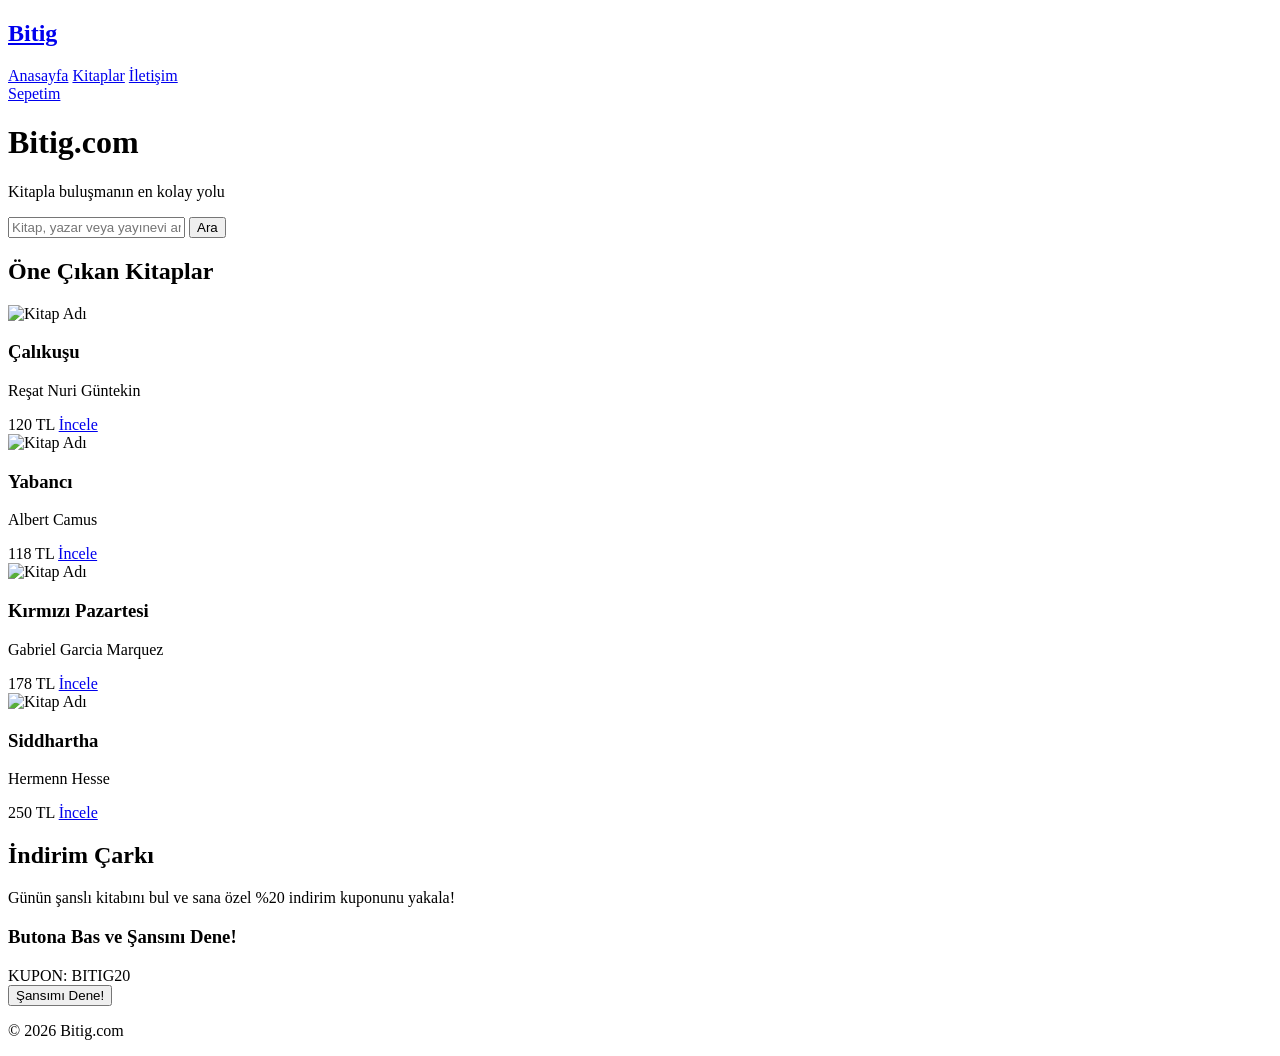
==== index.html @ 20beb93c "Add discount wheel section to index.html Added a game section with a discount wheel feature includin" ====
<!DOCTYPE html>
<html lang="tr">
<head>
    <meta charset="UTF-8">
    <meta name="viewport" content="width=device-width, initial-scale=1.0">
    <title>Bitig | Anasayfa </title>
    <link rel="stylesheet" href="style.css">
    <script src="script.js"></script>
    <link rel="icon" type="image/png" href="img/logo.png">
</head>
<body>
    <header>
        <div class="logo">
        <a href="index.html"><h2>Bitig</h2></a>
        </div>
     <nav class="linkler">
            <a href="index.html" id="link">Anasayfa</a>
            <a href="list.html" id="link">Kitaplar</a>
            <a href="communication.html" id="link">İletişim</a>
        </nav>
      <nav class="linkler">
         <a href="cart.html" id="link">Sepetim</a>
      </nav>
    </header>
    <div class="ana">
     <div class="icerik">
        <h1>Bitig.com</h1>
        <p>Kitapla buluşmanın en kolay yolu</p>
     </div>
     <div class="arama">
        <input type="text" id="arama" placeholder="Kitap, yazar veya yayınevi ara...">
        <button type="button">Ara</button>
     </div>
    </div>
    
    <div class="kitaplar">
        <h2>Öne Çıkan Kitaplar</h2>
        <div class="kitap-listesi">
            <div class="kitap-kart">
                <img src="img/kitap1.jpg" alt="Kitap Adı">
                <h3>Çalıkuşu</h3>
                <p>Reşat Nuri Güntekin</p>
                <span class="fiyat">120 TL</span>
                <a href="information.html?title=Çalıkuşu&author=Reşat Nuri Güntekin&price=120 TL&img=img/kitap1.jpg&desc=Reşat Nuri Güntekin'in ölümsüz eseri Çalıkuşu, idealist bir öğretmen olan Feride'nin Anadolu'da yaşadığı zorlukları, aşkı ve fedakarlığı konu alır." class="detay-buton">İncele</a>            
            </div>
          <div class="kitap-kart">
                <img src="img/kitap15.jpg" alt="Kitap Adı">
                <h3>Yabancı</h3>
                <p>Albert Camus</p>
                <span class="fiyat">118 TL</span>
<a href="information.html?title=Yabancı&author=Albert Camus&price=118 TL&img=img/kitap15.jpg&desc=Hayatın absürtlüğünü ve anlamsızlığını, annesinin ölümüne bile toplumsal beklentilerin gerektirdiği gibi ağlamayan Meursault karakteri üzerinden anlatan, varoluşçuluğun temel taşlarından biri." class="detay-buton">İncele</a>
            </div>
            <div class="kitap-kart">
                <img src="img/kitap16.jpg" alt="Kitap Adı">
                <h3>Kırmızı Pazartesi</h3>
                <p>Gabriel Garcia Marquez</p>
                <span class="fiyat">178 TL</span>
<a href="information.html?title=Kırmızı Pazartesi&author=Gabriel Garcia Marquez&price=178 TL&img=img/kitap16.jpg&desc=İşleneceğini herkesin bildiği ama kimsenin engel olmadığı bir namus cinayetinin anatomisi. Kolektif suçluluk psikolojisini büyüleyici bir kurguyla ele alan muazzam bir novella." class="detay-buton">İncele</a>            
            </div>
            <div class="kitap-kart">
                <img src="img/kitap8.jpg" alt="Kitap Adı">
                <h3>Siddhartha</h3>
                <p>Hermenn Hesse</p>
                <span class="fiyat">250 TL</span>
<a href="information.html?title=Siddhartha&author=Hermenn Hesse&price=250 TL&img=img/kitap8.jpg&desc=Buddha döneminde yaşayan genç Siddhartha'nın ruhsal aydınlanmayı, dünyevi zevkleri ve kendi içindeki özü bulmak adına çıktığı mistik ve felsefi yolculuk." class="detay-buton">İncele</a>
            </div>
        </div>
    </div>

<div class="oyun-alani">
        <h2> İndirim Çarkı </h2>
        <p>Günün şanslı kitabını bul ve sana özel %20 indirim kuponunu yakala!</p>
        
        <div class="oyun-kutu">
            <h3 id="oyunKitapAdi">Butona Bas ve Şansını Dene!</h3>
            <p id="oyunKitapYazar"></p>
            <div id="kuponKodu" class="kupon-stil" >KUPON: BITIG20</div>
            <button type="button" id="oyunBaslatBtn">Şansımı Dene!</button>
        </div>
    </div>
<footer>
        <p>&copy; 2026 Bitig.com</p>
</footer>
</body>
</html>
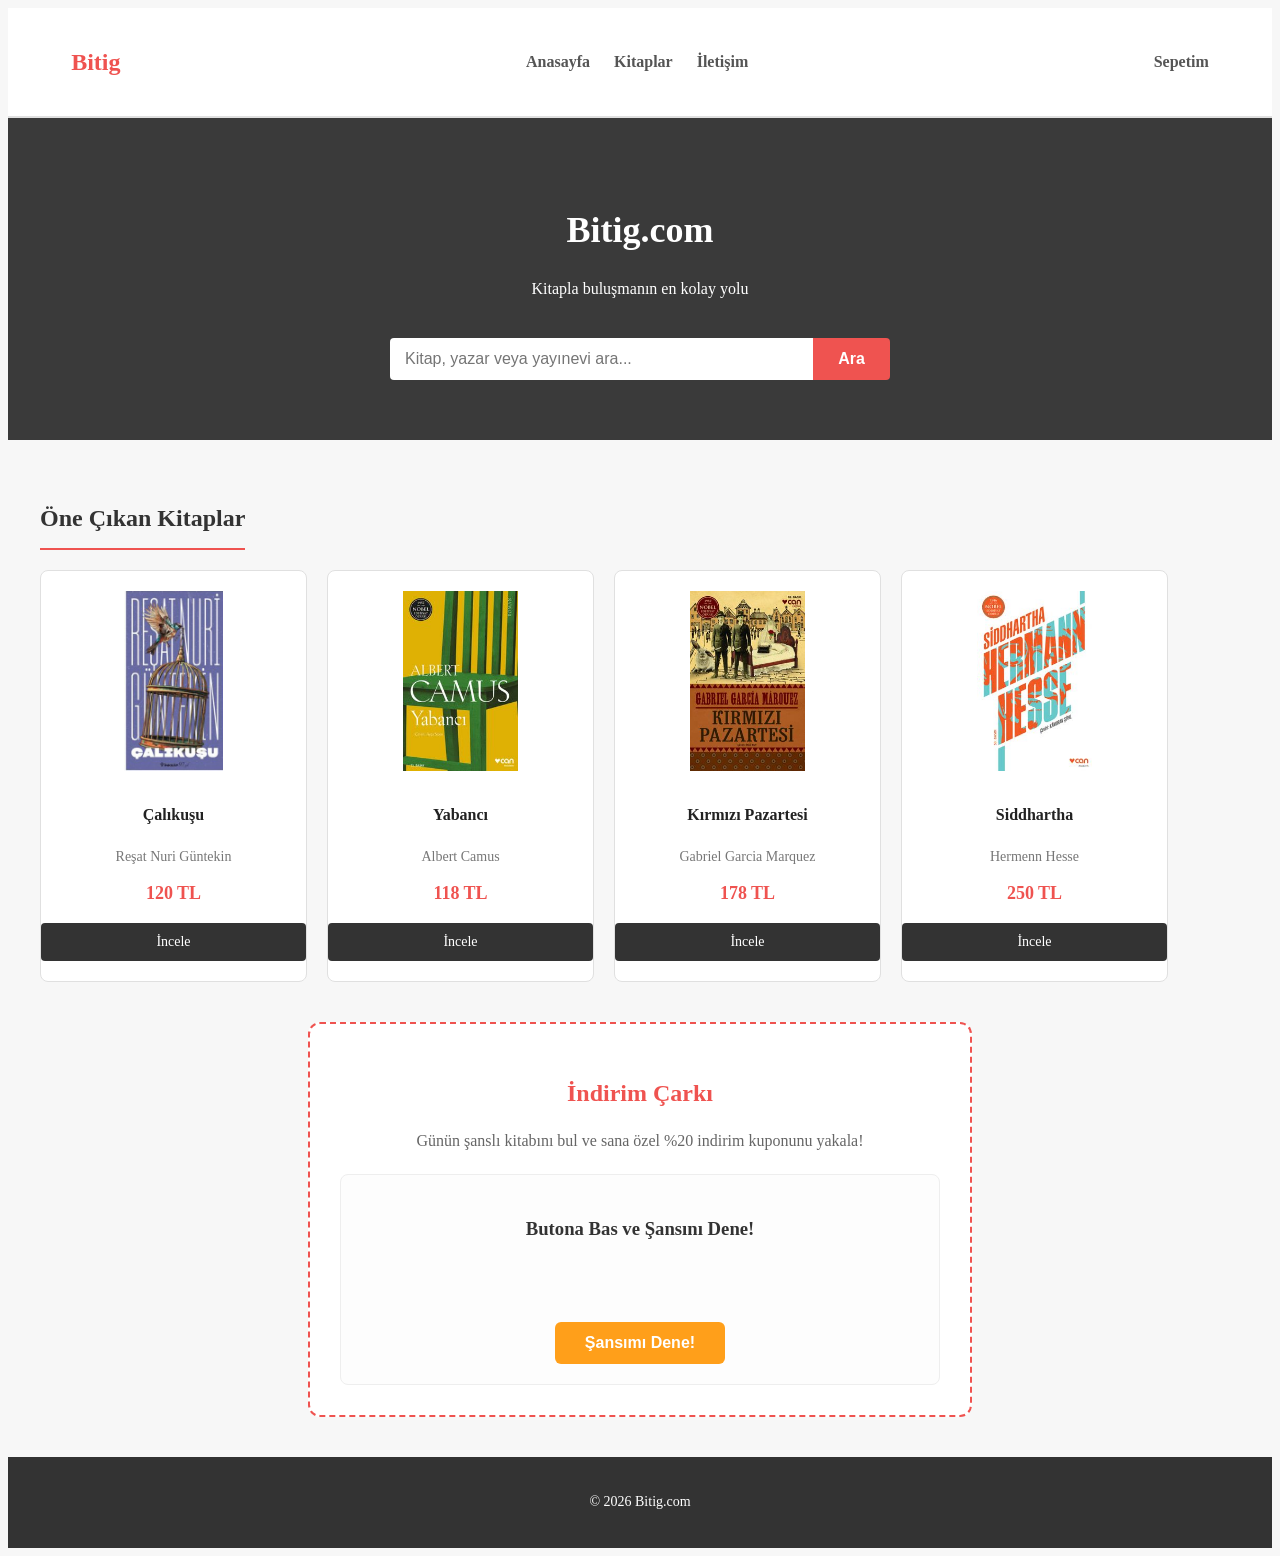
==== commit 2afb7582: "Update favicon link to use root path" ====
--- a/index.html
+++ b/index.html
@@ -6,7 +6,7 @@
     <title>Bitig | Anasayfa </title>
     <link rel="stylesheet" href="style.css">
     <script src="script.js"></script>
-    <link rel="icon" type="image/png" href="img/logo.png">
+    <link rel="icon" type="image/png" href="/logo.png">
 </head>
 <body>
     <header>
--- a/style.css
+++ b/style.css
@@ -0,0 +1,604 @@
+body {
+    background-color: #f7f7f7;
+    color: #333;
+    line-height: 1.6;
+}
+
+a {
+    text-decoration: none;
+    color: inherit;
+}
+header {
+    background-color: #ffffff;
+    display: flex;
+    justify-content: space-between;
+    align-items: center;
+    padding: 15px 5%;
+    border-bottom: 2px solid #e0e0e0;
+    position: sticky;
+    top: 0;
+    z-index: 100;
+}
+
+.logo h2 {
+    color: #ef5350; 
+    font-size: 24px;
+    font-weight: bold;
+}
+
+header .linkler a, header .cart a {
+    margin-left: 20px;
+    font-weight: 600;
+    color: #555;
+    transition: color 0.3s ease;
+}
+
+
+header .linkler a:hover, header .cart a:hover {
+    color: #ef5350; 
+}
+.ana {
+    background: linear-gradient(rgba(0, 0, 0, 0.5));
+    background-color: #3a3a3a; 
+    color: white;
+    text-align: center;
+    padding: 60px 20px;
+    display: flex;
+    flex-direction: column;
+    align-items: center;
+    justify-content: center;
+    gap: 20px;
+}
+
+.icerik h1 {
+    font-size: 36px;
+    margin-bottom: 10px;
+}
+
+.arama {
+    display: flex;
+    width: 100%;
+    max-width: 500px;
+}
+
+.arama input {
+    flex: 1;
+    padding: 12px 15px;
+    border: none;
+    border-radius: 4px 0 0 4px;
+    outline: none;
+    font-size: 16px;
+}
+
+.arama button {
+    background-color: #ef5350;
+    color: white;
+    border: none;
+    padding: 12px 25px;
+    border-radius: 0 4px 4px 0;
+    font-size: 16px;
+    font-weight: bold;
+}
+
+.arama button:hover {
+    background-color: #d32f2f;
+}
+
+
+.kitaplar {
+    max-width: 1200px;
+    margin: 40px auto;
+    padding: 0 20px;
+}
+
+.kitaplar h2 {
+    margin-bottom: 20px;
+    border-bottom: 2px solid #ef5350;
+    padding-bottom: 10px;
+    display: inline-block;
+}
+
+.kitap-listesi {
+    display: flex;
+    flex-wrap: wrap; 
+    gap: 20px;
+}
+
+
+.kitap-kart {
+    background-color: white;
+    border: 1px solid #e0e0e0;
+    border-radius: 8px;
+    padding: 20px;
+    width: calc(20% - 15px);
+    display: flex;
+    flex-direction: column;
+    align-items: center;
+    text-align: center;
+}
+
+.kitap-kart img {
+    max-width: 100%;
+    height: 180px;
+    object-fit: contain;
+    margin-bottom: 15px;
+}
+
+.kitap-kart h3 {
+    font-size: 16px;
+    margin-bottom: 5px;
+    color: #222;
+}
+
+.kitap-kart p {
+    font-size: 14px;
+    color: #777;
+    margin-bottom: 10px;
+}
+
+.kitap-kart .fiyat {
+    font-size: 18px;
+    font-weight: bold;
+    color: #ef5350;
+    margin-bottom: 15px;
+}
+
+.kitap-kart .detay-buton {
+    background-color: #333;
+    color: white;
+    padding: 8px 20px;
+    border-radius: 4px;
+    font-size: 14px;
+    font-weight: 500;
+    width: 100%;
+}
+
+.kitap-kart .detay-buton:hover {
+    background-color: #ef5350;
+}
+footer {
+    background-color: #333;
+    color: white;
+    text-align: center;
+    padding: 20px;
+    margin-top: 40px;
+    font-size: 14px;
+}
+
+
+.detay {
+    max-width: 1000px;
+    margin: 30px auto;
+    padding: 20px;
+    background: #fff;
+    border-radius: 8px;
+    font-family: Arial, sans-serif;
+}
+
+.ustBlok {
+    display: flex;
+    gap: 40px;
+    margin-bottom: 40px;
+}
+
+.sol {
+    flex: 1;
+    max-width: 300px;
+    text-align: center;
+}
+
+.sol img {
+    width: 100%;
+    max-height: 450px;
+    object-fit: contain;
+    border: 1px solid #ddd;
+    padding: 5px;
+    background: #fff;
+}
+
+.sag {
+    flex: 2;
+    display: flex;
+    flex-direction: column;
+    justify-content: flex-start;
+}
+
+.sag h1 {
+    font-size: 28px;
+    color: #333;
+    margin-bottom: 10px;
+}
+
+.yazar {
+    font-size: 16px;
+    color: #666;
+    margin-bottom: 20px;
+}
+
+.yazar strong {
+    color: #007bff;
+}
+
+
+.fiyatKutu {
+    background: #f9f9f9;
+    padding: 15px;
+    border-radius: 6px;
+    margin-bottom: 20px;
+    display: flex;
+    align-items: center;
+    gap: 15px;
+    border-left: 5px solid #28a745;
+}
+
+.fiyatEtiket {
+    font-size: 14px;
+    color: #555;
+}
+
+.detayFiyat {
+    font-size: 24px;
+    font-weight: bold;
+    color: #28a745;
+}
+
+.sepeteEkle {
+    background-color: #ff9f1a;
+    color: white;
+    border: none;
+    padding: 12px 30px;
+    font-size: 16px;
+    font-weight: bold;
+    border-radius: 4px;
+    transition: background 0.2s;
+    width: fit-content;
+}
+
+.sepeteEkle :hover {
+    background-color: #e68a00;
+}
+
+.altBlok h2 {
+    font-size: 20px;
+    color: #333;
+    margin-bottom: 10px;
+}
+
+.altBlok hr {
+    border: 0;
+    height: 1px;
+    background: #eee;
+    margin-bottom: 15px;
+}
+
+#kitap-aciklama {
+    font-size: 15px;
+    line-height: 1.6;
+    color: #444;
+}
+
+.yardim-container {
+    max-width: 900px;
+    margin: 30px auto;
+    padding: 20px;
+    font-family: Arial, sans-serif;
+}
+
+.yardimHead {
+    text-align: center;
+    margin-bottom: 30px;
+}
+
+.yardimHead h1 {
+    color: #333;
+    font-size: 28px;
+}
+
+.yardimHead p {
+    color: #666;
+    font-size: 15px;
+}
+.kategori {
+    display: grid;
+    gap: 20px;
+    margin-bottom: 40px;
+}
+
+.kateKart {
+    background: #f9f9f9;
+    border: 1px solid #e0e0e0;
+    border-radius: 6px;
+    padding: 20px;
+    text-align: center;
+}
+
+.kateKart:hover {
+    background: #fff;
+    border-color: #ff9f1a;
+}
+
+.kateKart h3 {
+    margin: 5px 0;
+    color: #333;
+    font-size: 18px;
+}
+
+.kateKart p {
+    font-size: 13px;
+    color: #777;
+    line-height: 1.4;
+}
+
+
+.yardimAlan {
+    background: #fff;
+    border: 1px solid #e0e0e0;
+    border-radius: 8px;
+    padding: 30px;
+}
+
+.yardimAlan h2 {
+    font-size: 20px;
+    color: #444;
+    margin-bottom: 20px;
+    border-bottom: 2px solid #ff9f1a;
+    padding-bottom: 8px;
+}
+
+.formGrup {
+    margin-bottom: 18px;
+}
+
+.formGrup label {
+    display: block;
+    margin-bottom: 6px;
+    font-weight: bold;
+    font-size: 14px;
+    color: #444;
+}
+
+.formGrup input,
+.formGrup select,
+.formGrup textarea {
+    width: 100%;
+    padding: 10px;
+    border: 1px solid #ccc;
+    border-radius: 4px;
+    box-sizing: border-box; 
+    font-size: 14px;
+}
+
+.formGrup input:focus,
+.formGrup select:focus,
+.formGrup textarea:focus {
+    border-color: #ff9f1a;
+    outline: none;
+    background-color: #fffdfa;
+}
+
+.yardimBtn {
+    background-color: #ff9f1a;
+    color: white;
+    padding: 12px 24px;
+    border: none;
+    border-radius: 4px;
+    cursor: pointer;
+    font-size: 16px;
+    font-weight: bold;
+    width: 100%;
+}
+
+.yardimBtn:hover {
+    background-color: #e68a00;
+}
+
+.yardim-sonuc-kutu {
+    margin-top: 25px;
+    padding: 20px;
+    background-color: #e8f4fd; 
+    border-left: 6px solid #1da1f2;
+    border-radius: 4px;
+    color: #1c4663;
+    line-height: 1.6;
+}
+
+.yardim-sonuc-kutu h3 {
+    margin-top: 0;
+    color: #113247;
+}
+
+.sepet-ozet {
+    display: none;
+}
+.yardim-sonuc-kutu {
+        display: none;
+}
+
+.sepet {
+    max-width: 800px;
+    margin: 40px auto;
+    padding: 20px;
+    background: #fff;
+    border-radius: 8px;
+  
+}
+
+.sepet h1 {
+    margin-bottom: 20px;
+    border-bottom: 2px solid #ef5350;
+    padding-bottom: 10px;
+}
+
+.bos-sepet {
+    text-align: center;
+    font-size: 16px;
+    color: #777;
+    padding: 40px 0;
+}
+.sepet-item {
+    display: flex;
+    align-items: center;
+    gap: 20px;
+    padding: 15px 0;
+    border-bottom: 1px solid #eee;
+}
+.sepet-item-detay {
+    flex: 1;
+}
+
+.sepet-item-detay h4 {
+    margin: 0 0 5px 0;
+    color: #333;
+}
+
+.sepet-item-detay p {
+    margin: 0;
+    color: #777;
+    font-size: 14px;
+}
+
+.sepet-item-fiyat {
+    font-weight: bold;
+    color: #ef5350;
+    font-size: 16px;
+}
+
+.sepet-ozet {
+    margin-top: 20px;
+    text-align: right;
+    padding-top: 15px;
+}
+
+.sepet-ozet h3 {
+    margin-bottom: 15px;
+}
+
+#sepetToplam {
+    color: #28a745;
+    font-size: 24px;
+}
+
+.temizleBtn {
+    background-color: #ef5350;
+    color: white;
+    border: none;
+    padding: 10px 20px;
+    font-size: 14px;
+    border-radius: 4px;
+    font-weight: bold;
+}
+
+.temizleBtn:hover {
+    background-color: #d32f2f;
+}
+.sepetBtn {
+    display: flex;
+    justify-content: flex-end;
+    gap: 15px;
+    margin-top: 15px;
+}
+
+.satinAlBtn {
+    background-color: #28a745; 
+    color: white;
+    border: none;
+    padding: 10px 25px;
+    font-size: 14px;
+    border-radius: 4px;
+    font-weight: bold;
+}
+
+.satinAlBtn:hover {
+    background-color: #218838;
+}
+.oyun-alani {
+    max-width: 600px;
+    margin: 40px auto;
+    padding: 30px;
+    background: #ffffff;
+    border-radius: 12px;
+    text-align: center;
+    border: 2px dashed #ef5350;
+}
+
+.oyun-alani h2 {
+    color: #ef5350;
+    margin-bottom: 5px;
+}
+
+.oyun-alani p {
+    color: #666;
+    margin-bottom: 20px;
+}
+
+.oyun-kutu {
+    background: #fdfdfd;
+    padding: 20px;
+    border-radius: 8px;
+    border: 1px solid #eee;
+    display: flex;
+    flex-direction: column;
+    align-items: center;
+    gap: 12px;
+}
+
+
+.kupon-stil {
+    display: none;
+    background-color: #e8f4fd;
+    color: #113247;
+    padding: 10px 20px;
+    border: 2px dashed #1da1f2;
+    font-weight: bold;
+    font-size: 16px;
+    border-radius: 4px;
+}
+
+#oyunBaslatBtn {
+    background-color: #ff9f1a;
+    color: white;
+    border: none;
+    padding: 12px 30px;
+    font-size: 16px;
+    font-weight: bold;
+    border-radius: 6px;
+   
+}
+
+
+
+
+.kupon-uygulama-alani {
+    display: flex;
+    justify-content: flex-end;
+    gap: 10px;
+    margin-bottom: 10px;
+    margin-top: 15px;
+}
+
+#sepetKuponInput {
+    width: 200px;
+    padding: 8px 12px;
+    border: 1px solid #ccc;
+    border-radius: 4px;
+    font-size: 14px;
+}
+
+#sepetKuponInput:focus {
+    border-color: #ff9f1a;
+    outline: none;
+}
+
+.kupon-btn {
+    background-color: #333;
+    color: white;
+    border: none;
+    padding: 8px 15px;
+    font-size: 14px;
+    border-radius: 4px;
+    font-weight: bold;
+}
+
+.kupon-btn:hover {
+    background-color: #ff9f1a;
+}
